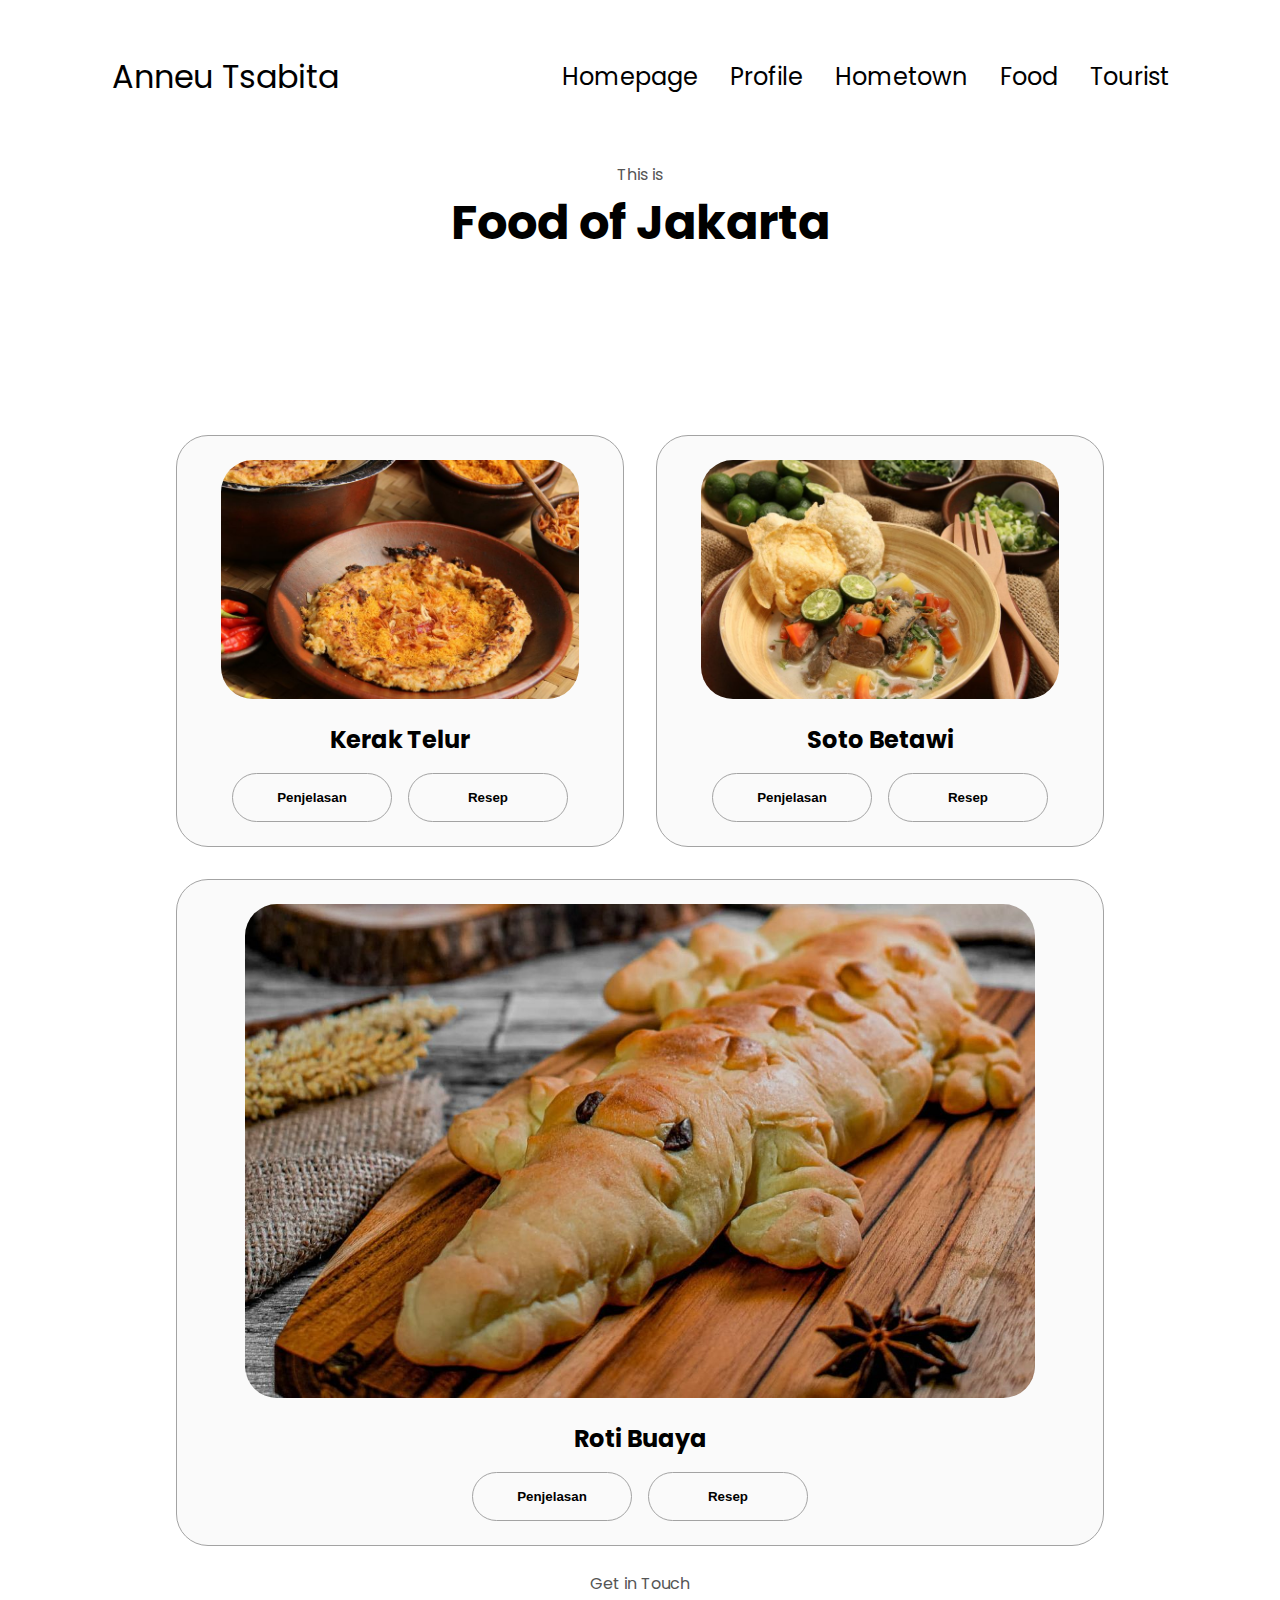
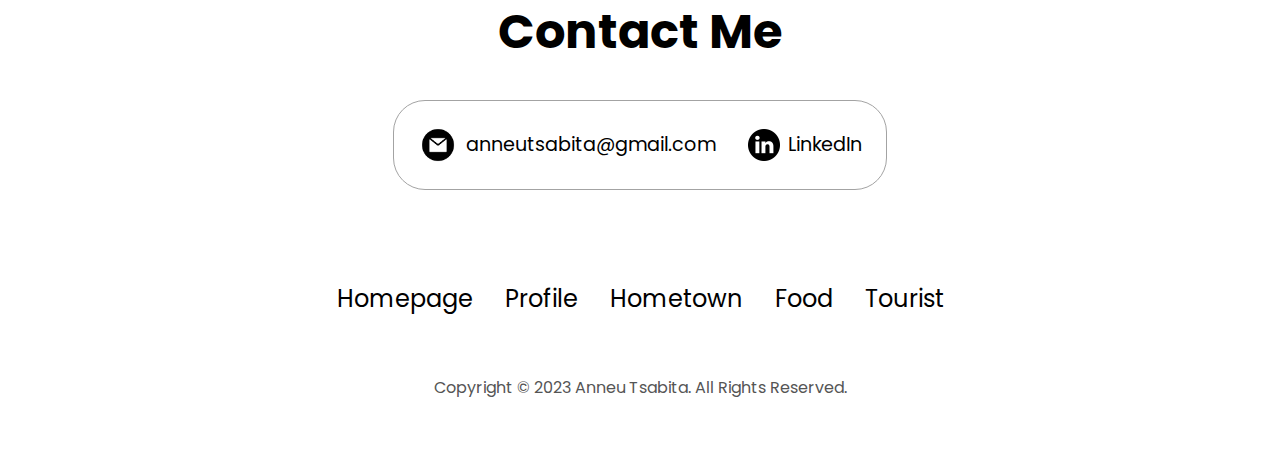
==== food.html @ 36689e37 "Add files via upload" ====
<!DOCTYPE html>
<html lang="en">
  <head>
    <meta charset="UTF-8" />
    <meta http-equiv="X-UA-Compatible" content="IE=edge" />
    <meta name="viewport" content="width=device-width, initial-scale=1.0" />
    <title>My Website</title>
    <link rel="stylesheet" href="style.css" />
    <link rel="stylesheet" href="mediaqueries.css" />
  </head>

  <body>
    <!-- desktop navigation -->

    <nav id="desktop-nav">
      <div class="logo">Anneu Tsabita</div>
      <div class="desk-links">
        <li>
          <a href="#" onclick="location.href = 'index.html';">Homepage</a>
        </li>
        <li>
          <a href="#" onclick="location.href = 'profile.html';">Profile</a>
        </li>
        <li>
          <a href="#" onclick="location.href = 'hometown.html';">Hometown</a>
        </li>
        <li><a href="#" onclick="location.href = 'food.html';">Food</a></li>
        <li>
          <a href="#" onclick="location.href = 'tourist.html';">Tourist</a>
        </li>
      </div>
    </nav>

    <!-- hamburger navigation -->

    <nav id="hamburger-nav">
      <div class="logo">Anneu Tsabita</div>
      <div class="hamburger-menu">
        <div class="hamburger-icon" onclick="toggleMenu()">
          <span></span>
          <span></span>
          <span></span>
        </div>
        <div class="menu-links">
          <li>
            <a href="#" onclick="location.href = 'index.html';">Homepage</a>
          </li>
          <li>
            <a href="#" onclick="location.href = 'profile.html';">Profile</a>
          </li>
          <li>
            <a href="#" onclick="location.href = 'hometown.html';">Hometown</a>
          </li>
          <li><a href="#" onclick="location.href = 'food.html';">Food</a></li>
          <li>
            <a href="#" onclick="location.href = 'tourist.html';">Tourist</a>
          </li>
        </div>
      </div>
    </nav>

    <!-- food -->

    <section id="food">
      <p class="section__text__p1">This is</p>
      <h1 class="title">Food of Jakarta</h1>
      <div class="experience-details-container">
        <div class="about-containers">
          <div class="details-container color-container">
            <div class="article-container">
              <img
                src="./assets/keraktelur.jpg"
                alt="Project 1"
                class="project-img"
              />
            </div>
            <h2 class="experience-sub-title project-title">Kerak Telur</h2>
            <div class="btn-container">
              <button
                class="btn btn-color-2 project-btn"
                onclick="window.open('https://id.wikipedia.org/wiki/Kerak_telor')"
              >
                Penjelasan
              </button>
              <button
                class="btn btn-color-2 project-btn"
                onclick="window.open('https://dapurkobe.co.id/kerak-telor')"
              >
                Resep
              </button>
            </div>
          </div>
          <div class="details-container color-container">
            <div class="article-container">
              <img
                src="./assets/sotobetawi.jpg"
                alt="Project 2"
                class="project-img"
              />
            </div>
            <h2 class="experience-sub-title project-title">Soto Betawi</h2>
            <div class="btn-container">
              <button
                class="btn btn-color-2 project-btn"
                onclick="window.open('https://bango.co.id/r/resep-soto-betawi.html/242832')"
              >
                Penjelasan
              </button>
              <button
                class="btn btn-color-2 project-btn"
                onclick="window.open('https://warisankuliner.com/resep/detail/soto-betawi')"
              >
                Resep
              </button>
            </div>
          </div>
          <div class="details-container color-container">
            <div class="article-container">
              <img
                src="./assets/rotibuaya.jpg"
                alt="Project 3"
                class="project-img"
              />
            </div>
            <h2 class="experience-sub-title project-title">Roti Buaya</h2>
            <div class="btn-container">
              <button
                class="btn btn-color-2 project-btn"
                onclick="window.open('https://warisanbudaya.kemdikbud.go.id/?newdetail&detailTetap=126')"
              >
                Penjelasan
              </button>
              <button
                class="btn btn-color-2 project-btn"
                onclick="window.open('https://tokomesin.com/cara-membuat-roti-buaya-betawi-yang-enak-dan-empuk.html')"
              >
                Resep
              </button>
            </div>
          </div>
        </div>
      </div>
    </section>

    <!-- contact -->

    <section id="contact">
      <p class="section__text__p1">Get in Touch</p>
      <h1 class="title">Contact Me</h1>
      <div class="contact-info-upper-container">
        <div class="contact-info-container">
          <img
            src="./assets/email.png"
            alt="Email icon"
            class="icon contact-icon email-icon"
          />
          <p>
            <a href="mailto:anneutsabita@gmail.com">anneutsabita@gmail.com</a>
          </p>
        </div>
        <div class="contact-info-container">
          <img
            src="./assets/linkedin.png"
            alt="LinkedIn icon"
            class="icon contact-icon"
          />
          <p><a href="https://linkedin.com/in/anneutsabita/">LinkedIn</a></p>
        </div>
      </div>
    </section>

    <!-- footer -->

    <footer>
      <nav>
        <div class="nav-links-container">
          <ul class="nav-links">
            <li>
              <a href="#" onclick="location.href='index.html'">Homepage</a>
            </li>
            <li>
              <a href="#" onclick="location.href = 'profile.html';">Profile</a>
            </li>
            <li>
              <a href="#" onclick="location.href = '#food';">Hometown</a>
            </li>
            <li><a href="#" onclick="location.href = 'food.html';">Food</a></li>
            <li>
              <a href="#" onclick="location.href = 'tourist.html';">Tourist</a>
            </li>
          </ul>
        </div>
      </nav>
      <p>Copyright &#169; 2023 Anneu Tsabita. All Rights Reserved.</p>
    </footer>

    <script src="script.js"></script>
  </body>
</html>
---- style.css ----
/* GENERAL */

@import url("https://fonts.googleapis.com/css2?family=Poppins:wght@300;400;500;600&display=swap");

* {
  margin: 0;
  padding: 0;
}

body {
  font-family: "Poppins", sans-serif;
}

html {
  scroll-behavior: smooth;
}

p {
  color: rgb(85, 85, 85);
}

/* TRANSITION */

a,
.btn {
  transition: all 300ms ease;
}

/* DESKTOP NAV */

nav,
.desk-links {
  display: flex;
}

nav {
  justify-content: space-around;
  align-items: center;
  height: 17vh;
}

.desk-links {
  gap: 2rem;
  list-style: none;
  font-size: 1.5rem;
}

a {
  color: black;
  text-decoration: none;
  text-decoration-color: white;
}

a:hover {
  color: grey;
  text-decoration: underline;
  text-underline-offset: 1rem;
  text-decoration-color: rgb(181, 181, 181);
}

.logo {
  font-size: 2rem;
}

.logo:hover {
  cursor: default;
}

/* HAMBURGER MENU */

#hamburger-nav {
  display: none;
}

.hamburger-menu {
  position: relative;
  display: inline-block;
}

.hamburger-icon {
  display: flex;
  flex-direction: column;
  justify-content: space-between;
  height: 24px;
  width: 30px;
  cursor: pointer;
}

.hamburger-icon span {
  width: 100%;
  height: 2px;
  background-color: black;
  transition: all 0.3 ease-in-out;
}

.menu-links {
  position: absolute;
  top: 100%;
  right: 0;
  background-color: white;
  width: fit-content;
  max-height: 0;
  overflow: hidden;
  transition: all 0.3 ease-in-out;
}

.menu-links a {
  display: block;
  padding: 10px;
  text-align: center;
  font-size: 1.5rem;
  color: black;
  text-decoration: none;
  transition: all 0.3 ease-in-out;
}

.menu-links li {
  list-style: none;
}

.menu-links.open {
  max-height: 300px;
}

.hamburger-icon.open span:first-child {
  transform: rotate(45deg) translate(10px, 5px);
}

.hamburger-icon.open span:nth-child(2) {
  opacity: 0;
}

.hamburger-icon.open span:last-child {
  transform: rotate(-45deg) translate(10px, -5px);
}

.hamburger-icon span:first-child {
  transform: none;
}

.hamburger-icon span:first-child {
  opacity: 1;
}

.hamburger-icon span:first-child {
  transform: none;
}

/* SECTIONS */

section {
  padding-top: 1vh;
  height: 96vh;
  margin: 0 10rem;
  box-sizing: border-box;
  min-height: fit-content;
}

.section-container {
  display: flex;
}

/* HOMEPAGE SECTION */

#homepage {
  display: flex;
  justify-content: center;
  gap: 5rem;
  height: 80vh;
}

.section__pic-container {
  flex-direction: column;
  text-align: center;
  display: flex;
  height: 400px;
  width: 400px;
  margin: auto 0;
}

.profile-pic {
    border-radius: 50%;
}

.section__text {
  align-self: center;
  text-align: center;
}

.section__text p {
  font-weight: 600;
}

.section__text__p1 {
  font-size: 0.5;
  text-align: center;
}

.section__text__p2 {
  font-size: 1.75rem;
  margin-bottom: 0rem;
}

.section__text__p3 {
  font-size: 1.75rem;
  margin-bottom: 1.5rem;
}

.title {
  font-size: 3rem;
  text-align: center;
}

#socials-container {
  display: flex;
  justify-content: center;
  margin-top: 1rem;
  gap: 1rem;
}

/* ICONS */

.icon {
  cursor: pointer;
  height: 2rem;
}

/* BUTTONS */

.btn-container {
  display: flex;
  justify-content: center;
  gap: 1rem;
}

.btn {
  font-weight: 600;
  transition: all 300ms ease;
  padding: 1rem;
  width: 10rem;
  border-radius: 2rem;
}

.btn-color-1,
.btn-color-2 {
  border: rgb(53, 53, 53) 0.1rem solid;
}

.btn-color-1:hover,
.btn-color-2:hover {
  cursor: pointer;
}

.btn-color-1,
.btn-color-2:hover {
  background: rgb(53, 53, 53);
  color: white;
}

.btn-color-1:hover {
  background: rgb(0, 0, 0);
}

.btn-color-2 {
  background: none;
}

.btn-color-2:hover {
  border: rgb(255, 255, 255) 0.1rem solid;
}

.btn-container {
  gap: 1rem;
}

/* PROFILE SECTION */

#profile {
  position: relative;
}

.section-container {
    margin-top: 0rem;
}

.about-containers {
  gap: 2rem;
  padding: 1rem;
  margin-top: 22rem;
  margin-bottom: 0rem;
} 

.about-details-container {
  justify-content: center;
  flex-direction: column;
}

.about-containers,
.about-details-container {
  display: flex;
  margin-top: 10rem;
}

.text-container {
    text-align: justify;
    padding-top: 0rem;
    margin-bottom: 20rem;
}

.about-pic {
  display: flex;
  height: 300px;
  width: 300px;
  margin-bottom: 15px;
  border-radius: 50%;
  /* margin-left: 5rem;
  margin-bottom: 10rem;
  height: 50%;
  width: 50%; */
}

.arrow {
  position: absolute;
  right: -5rem;
  bottom: 11rem;
}

.details-container {
  padding: 1.5rem;
  flex: 1;
  background: white;
  border-radius: 2rem;
  border: rgb(53, 53, 53) 0.1rem solid;
  border-color: rgb(163, 163, 163);
  text-align: center;
}

.section-container {
  gap: 4rem;
  height: 60%;
}

.section__pic-container {

  height: 400px;
  width: 400px;
  margin: auto 0;
}

/* CAT SECTION */
#cat {
  position: relative;
}

cat,
.section__text__c1 {
  padding-top: 15vh;
  margin: 0 10rem;
  text-align: center;
}
  
/* .titlec {
  margin-bottom: 0rem;
  margin-top: 0rem;
} */
  
.about-containers {
  gap: 2rem;
}
  
.about-details-container {
  justify-content: center;
  flex-direction: column;
}
  
.about-containers,
.about-details-container {
  display: flex;
}
  
.text-container {
  text-align: justify;
  margin-top: 1rem;
}
  
.about-pic2 {
  display: flex;
  height: 250px;
  width: 250px;
  margin-left: 5px;
  margin-bottom: 15px;
  border-radius: 50%;
}
.about-pic3 {
  display: flex;
  height: 250px;
  width: 250px;
  margin-left: 5px;
  margin-bottom: 15px;
  border-radius: 50%;
}
  
cat,
.arrowc {
  position: absolute;
  right: -5rem;
  bottom: 5rem;
}
  
.details-container {
  padding: 1.5rem;
  flex: 1;
  background: white;
  border-radius: 2rem;
  border: rgb(53, 53, 53) 0.1rem solid;
  border-color: rgb(163, 163, 163);
  text-align: center;
}

/* .section-container {
  gap: 4rem;
  height: 60%;
} */
  
/* .section__pic-container {  
  height: 400px;
  width: 400px;
  margin: auto 0;
} */

/* HOMETOWN */

#hometown {
  display: flex;
  align-items: center;
  padding: 8vw 8vw 2 vw 8vw;
}

#hometown .hometown-pic-container {
  width: 60%;
}

#hometown .hometown-text-container {
  width: 40%;
  padding: 60px;
}

#hometown .hometown-text-container h2{
  padding-bottom: 15px;
}

#hometown .hometown-text-container p{
  font-weight: 300;
}

#hometown .hometown-text-container .hometown-detail-container {
  display: flex;
  justify-content: space-between;
  align-items: flex-start;
  margin-top: 30px;
}

#hometown .hometown-text-container .hometown-detail-container img {
  width: 50px;
  background-size: cover;
  background-position: center;
  margin-right: 20px;
}

#hometown .hometown-text-container .hometown-detail-container .detail-text {
  width: 90%;
}

#hometown .hometown-text-container .hometown-detail-container .detail-text h5 {
  font-size: 16px;
}

/* FOOD */

#food {
  position: relative;
}

.color-container {
  border-color: rgb(163, 163, 163);
  background: rgb(250, 250, 250);
}

.project-img {
  border-radius: 2rem;
  width: 90%;
  height: 90%;
}

.project-title {
  margin: 1rem;
  color: black;
}

.project-btn {
  color: black;
  border-color: rgb(163, 163, 163);
}

/* CONTACT */

#contact {
  display: flex;
  justify-content: center;
  flex-direction: column;
  height: 70vh;
}

.contact-info-upper-container {
  display: flex;
  justify-content: center;
  border-radius: 2rem;
  border: rgb(53, 53, 53) 0.1rem solid;
  border-color: rgb(163, 163, 163);
  background: (250, 250, 250);
  margin: 2rem auto;
  padding: 0.5rem;
}

.contact-info-container {
  display: flex;
  align-items: center;
  justify-content: center;
  gap: 0.5rem;
  margin: 1rem;
}

.contact-info-container p {
  font-size: larger;
}

.contact-icon {
  cursor: default;
}

.email-icon {
  height: 2.5rem;
}

/* FOOTER SECTION */

footer {
  height: 26vh;
  margin: 0 1rem;
}

footer p {
  text-align: center;
}

nav,
.nav-links {
  display: flex;
}

nav {
  justify-content: space-around;
  align-items: center;
  height: 17vh;
}

.nav-links {
  gap: 2rem;
  list-style: none;
  font-size: 1.5rem;
}
---- mediaqueries.css ----
/* when the screen size lower than 1400px */
@media screen and (max-width: 1400px) {
  #profile {
    height: 83vh;
    margin-bottom: 6rem;
  }
  .about-containers {
    flex-wrap: wrap;
  }
  #contact,
  #projects {
    height: fit-content;
  }
}

/* when the screen size lower than 1200px, the desktop-nav will disappear */
@media screen and (max-width: 1200px) {
  #desktop-nav {
    display: none;
  }
  #hamburger-nav {
    display: flex;
  }
  #experience,
  .experience-details-container {
    margin-top: 2rem;
  }
  #homepage,
  .section-container {
    display: block;
  }
  .arrow {
    display: none;
  }
  section,
  .section-container {
    height: fit-content;
  }
  section {
    margin: 0 5%;
  }
  
  .btn {
    font-size: 0.8rem;
    font-weight: 600;
    transition: all 300ms ease;
    padding: 0.7rem;
    width: 10rem;
    border-radius: 2rem;
  }
  .section__pic-container {
    width: 35vh;
    height: 250px;
    margin: 0 auto 1.5rem;
  }
  .title {
    font-size: 2.25rem;
  }
  .section__text__p2 {
    font-size: 1.2rem;
  }
  .section__text__p3 {
    font-size: 1.2rem;
  }
  .about-containers {
    margin-top: 0;
  }
}
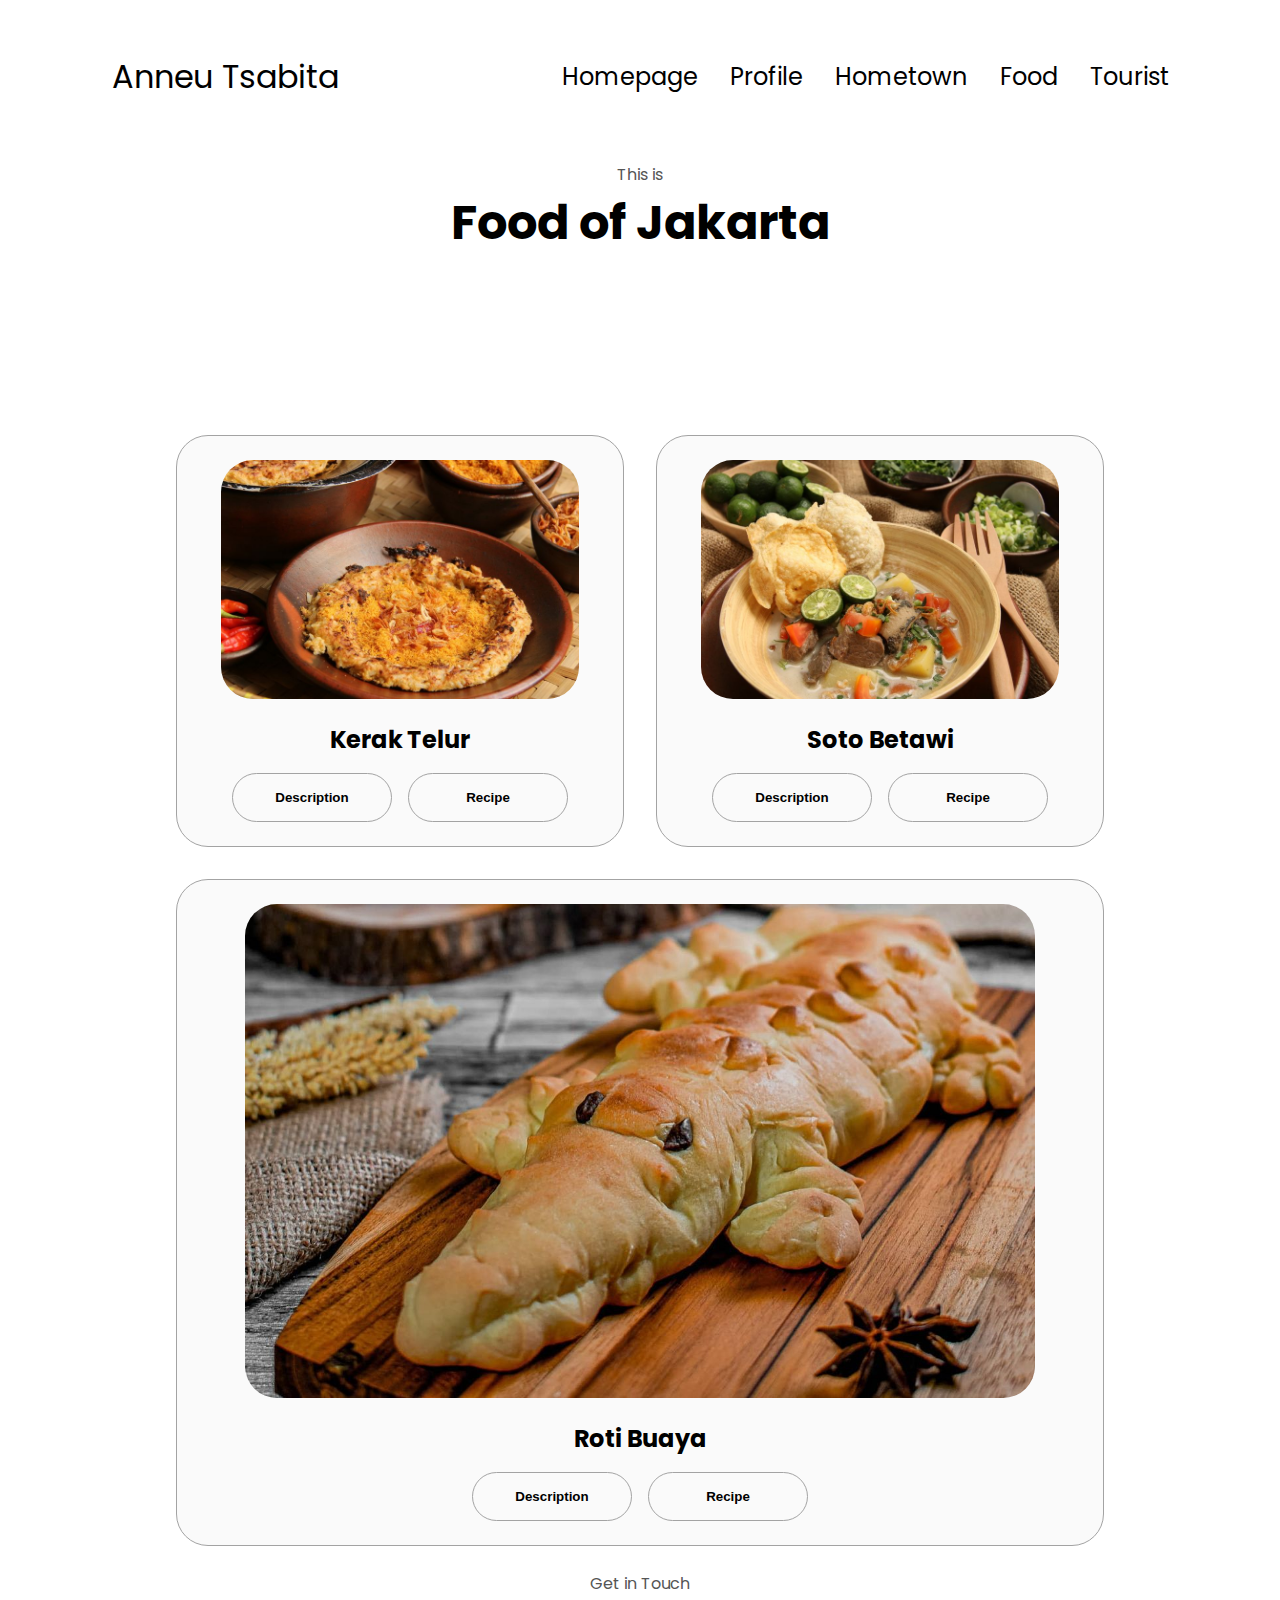
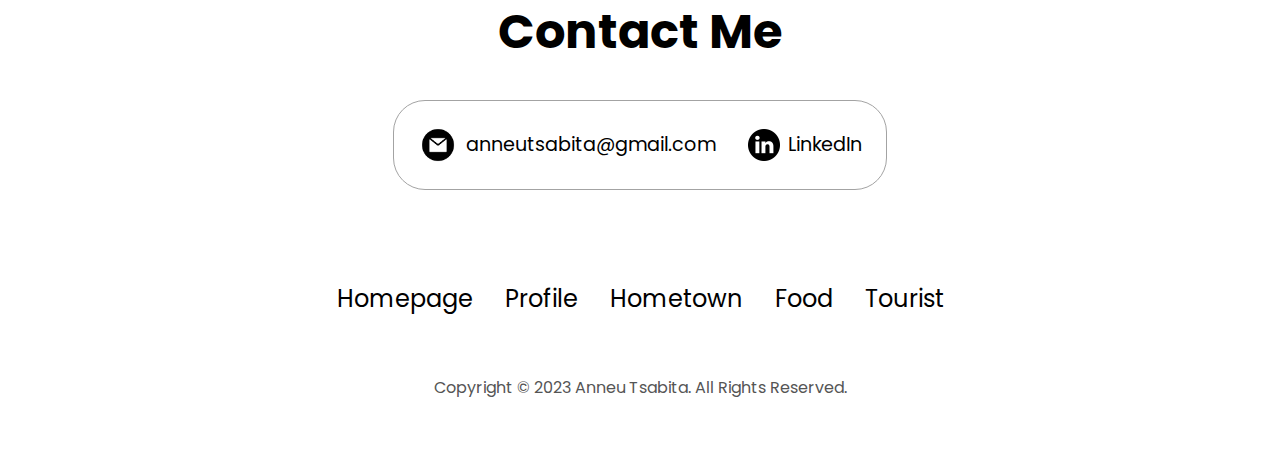
==== commit d5e3a318: "Update food.html" ====
--- a/food.html
+++ b/food.html
@@ -80,13 +80,13 @@
                 class="btn btn-color-2 project-btn"
                 onclick="window.open('https://id.wikipedia.org/wiki/Kerak_telor')"
               >
-                Penjelasan
+                Description
               </button>
               <button
                 class="btn btn-color-2 project-btn"
                 onclick="window.open('https://dapurkobe.co.id/kerak-telor')"
               >
-                Resep
+                Recipe
               </button>
             </div>
           </div>
@@ -104,13 +104,13 @@
                 class="btn btn-color-2 project-btn"
                 onclick="window.open('https://bango.co.id/r/resep-soto-betawi.html/242832')"
               >
-                Penjelasan
+                Description
               </button>
               <button
                 class="btn btn-color-2 project-btn"
                 onclick="window.open('https://warisankuliner.com/resep/detail/soto-betawi')"
               >
-                Resep
+                Recipe
               </button>
             </div>
           </div>
@@ -128,13 +128,13 @@
                 class="btn btn-color-2 project-btn"
                 onclick="window.open('https://warisanbudaya.kemdikbud.go.id/?newdetail&detailTetap=126')"
               >
-                Penjelasan
+                Description
               </button>
               <button
                 class="btn btn-color-2 project-btn"
                 onclick="window.open('https://tokomesin.com/cara-membuat-roti-buaya-betawi-yang-enak-dan-empuk.html')"
               >
-                Resep
+                Recipe
               </button>
             </div>
           </div>
